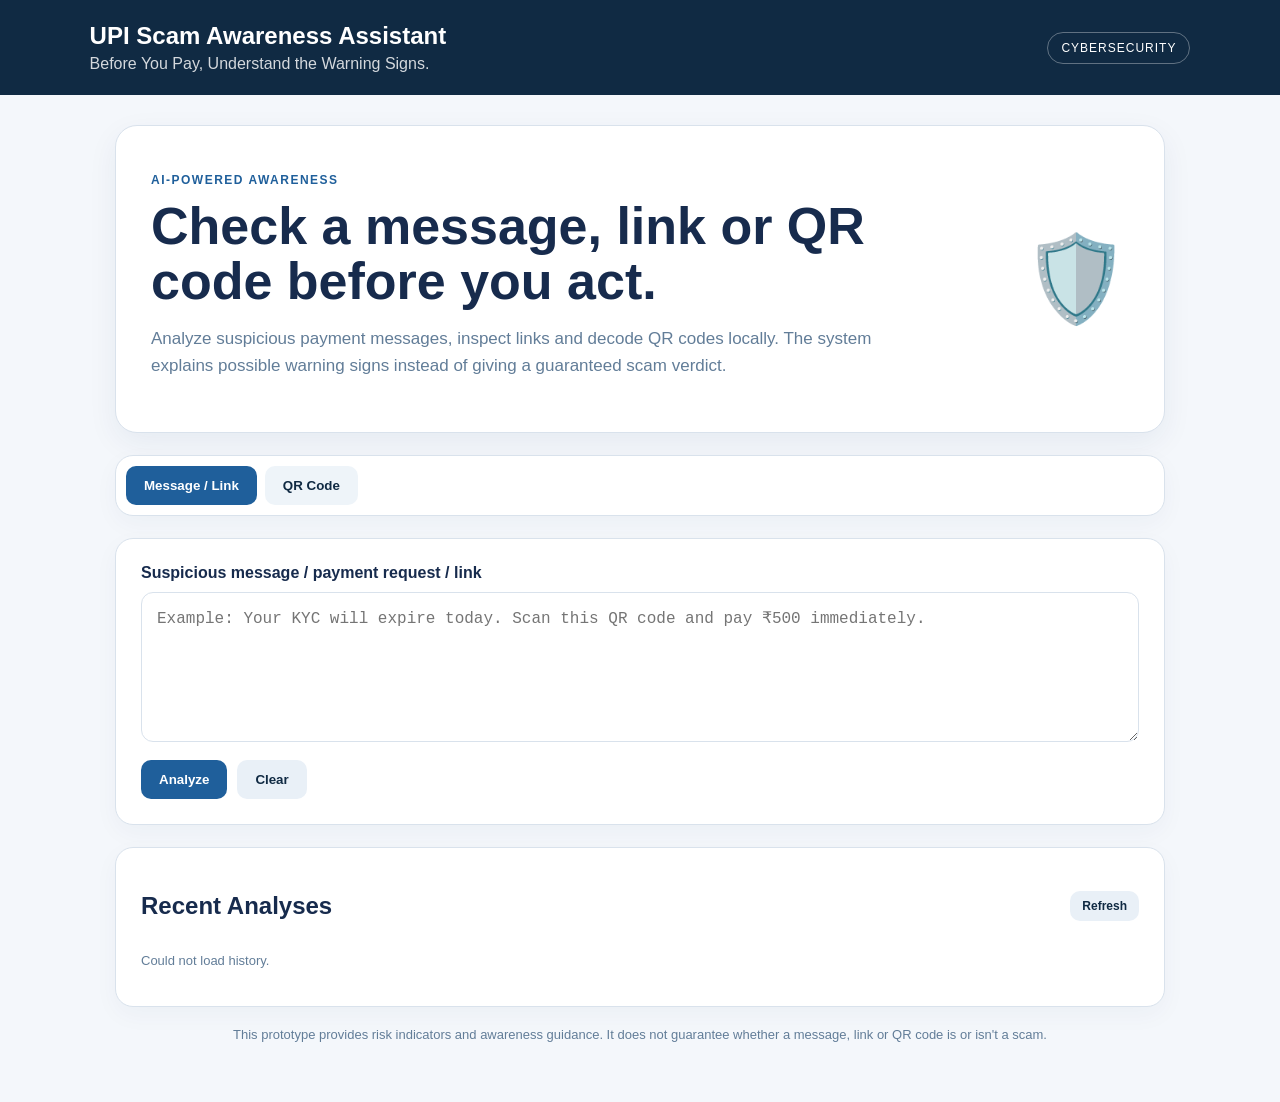
==== templates/index.html @ 0838baac "Add initial HTML structure for UPI Scam Awareness Assistant" ====
<!DOCTYPE html>
<html lang="en">
<head>
  <meta charset="UTF-8">
  <meta name="viewport" content="width=device-width, initial-scale=1.0">
  <title>UPI Scam Awareness Assistant</title>
  <link rel="stylesheet" href="/static/style.css">
</head>
<body>
<header class="topbar">
  <div>
    <div class="brand">UPI Scam Awareness Assistant</div>
    <div class="tagline">Before You Pay, Understand the Warning Signs.</div>
  </div>
  <span class="badge">CYBERSECURITY</span>
</header>

<main class="container">
  <section class="hero">
    <div>
      <p class="eyebrow">AI-POWERED AWARENESS</p>
      <h1>Check a message, link or QR code before you act.</h1>
      <p class="sub">Analyze suspicious payment messages, inspect links and decode QR codes locally. The system explains possible warning signs instead of giving a guaranteed scam verdict.</p>
    </div>
    <div class="shield">🛡️</div>
  </section>

  <section class="tabs card">
    <button class="tab active" onclick="showTab('messageTab', this)">Message / Link</button>
    <button class="tab" onclick="showTab('qrTab', this)">QR Code</button>
  </section>

  <section id="messageTab" class="card">
    <label for="message">Suspicious message / payment request / link</label>
    <textarea id="message" placeholder="Example: Your KYC will expire today. Scan this QR code and pay ₹500 immediately."></textarea>
    <div class="actions">
      <button id="analyzeBtn" onclick="analyze()">Analyze</button>
      <button class="secondary" onclick="clearAll()">Clear</button>
    </div>
  </section>

  <section id="qrTab" class="card hidden">
    <label for="qrImage">Upload a QR code image</label>
    <input id="qrImage" type="file" accept="image/*">
    <p class="muted">The prototype decodes the QR locally. If it contains a UPI URI or URL, it provides additional warning indicators.</p>
    <button id="qrBtn" onclick="analyzeQR()">Analyze QR Code</button>
  </section>

  <section id="result" class="card result hidden"></section>

  <section class="card">
    <div class="section-title">
      <h2>Recent Analyses</h2>
      <button class="small" onclick="loadHistory()">Refresh</button>
    </div>
    <div id="history">Loading...</div>
  </section>

  <p class="disclaimer">This prototype provides risk indicators and awareness guidance. It does not guarantee whether a message, link or QR code is or isn't a scam.</p>
</main>

<script>
function showTab(id, btn) {
  document.getElementById("messageTab").classList.toggle("hidden", id !== "messageTab");
  document.getElementById("qrTab").classList.toggle("hidden", id !== "qrTab");
  document.querySelectorAll(".tab").forEach(x => x.classList.remove("active"));
  btn.classList.add("active");
  document.getElementById("result").classList.add("hidden");
}

async function analyze() {
  const text = document.getElementById("message").value.trim();
  if (!text) { alert("Please enter a message or link first."); return; }
  const btn = document.getElementById("analyzeBtn");
  btn.disabled = true; btn.textContent = "Analyzing...";
  try {
    const response = await fetch("/api/analyze", {
      method: "POST", headers: {"Content-Type":"application/json"},
      body: JSON.stringify({text})
    });
    const data = await response.json();
    if (!response.ok) throw new Error(data.error || "Analysis failed.");
    renderResult(data, false);
    loadHistory();
  } catch(e) { alert(e.message); }
  finally { btn.disabled = false; btn.textContent = "Analyze"; }
}

async function analyzeQR() {
  const file = document.getElementById("qrImage").files[0];
  if (!file) { alert("Please select a QR image."); return; }
  const btn = document.getElementById("qrBtn");
  btn.disabled = true; btn.textContent = "Decoding...";
  const form = new FormData();
  form.append("qr_image", file);
  try {
    const response = await fetch("/api/analyze-qr", {method:"POST", body:form});
    const data = await response.json();
    if (!response.ok) throw new Error(data.error || "QR analysis failed.");
    renderResult(data, true);
    loadHistory();
  } catch(e) { alert(e.message); }
  finally { btn.disabled = false; btn.textContent = "Analyze QR Code"; }
}

function renderResult(data, isQR) {
  const result = document.getElementById("result");
  result.classList.remove("hidden");
  const warnings = (data.warnings || []).length
    ? data.warnings.map(x => `<li>${escapeHtml(x)}</li>`).join("")
    : "<li>No strong message warning indicators detected.</li>";
  const guidance = (data.guidance || []).map(x => `<li>${escapeHtml(x)}</li>`).join("");
  const findings = (data.findings || []).map(x => `<li>${escapeHtml(x)}</li>`).join("");
  const links = (data.links || []).map(x => `
    <div class="link-box">
      <strong>${escapeHtml(x.url)}</strong>
      <span class="pill ${x.risk_level}">${x.risk_level}</span>
      <ul>${x.findings.map(f => `<li>${escapeHtml(f)}</li>`).join("")}</ul>
    </div>`).join("");

  result.innerHTML = `
    <div class="result-head">
      <div><p class="eyebrow">${isQR ? "QR ANALYSIS" : "ANALYSIS RESULT"}</p>
      <h2>${escapeHtml(data.risk_level.toUpperCase())} RISK</h2></div>
      <div class="risk ${data.risk_level}">${Math.round(data.risk_score * 100)}%</div>
    </div>
    ${isQR ? `<div class="decoded"><strong>Decoded QR content:</strong><br>${escapeHtml(data.decoded_text)}</div>` : ""}
    <p class="explanation">${escapeHtml(data.explanation || "")}</p>
    <div class="grid">
      <div><h3>⚠️ Warning Signs</h3><ul>${warnings}</ul></div>
      <div><h3>🛡️ Safety Guidance</h3><ul>${guidance}</ul></div>
    </div>
    ${isQR && findings ? `<div class="qr-findings"><h3>QR Findings</h3><ul>${findings}</ul></div>` : ""}
    ${links ? `<div class="qr-findings"><h3>🔗 Link Analysis</h3>${links}</div>` : ""}
    <p class="model">Analysis ID: ${data.analysis_id || "-"} · Local analysis only</p>
  `;
}

async function loadHistory() {
  const box = document.getElementById("history");
  try {
    const response = await fetch("/api/history");
    const rows = await response.json();
    if (!rows.length) { box.innerHTML = '<p class="muted">No analyses yet.</p>'; return; }
    box.innerHTML = rows.map(r => `
      <div class="history-row">
        <div class="history-text">${escapeHtml(r.input_text)}</div>
        <span class="pill ${r.risk_level}">${escapeHtml(r.risk_level)}</span>
        <small>${escapeHtml(r.input_type)} · ${escapeHtml(r.created_at)}</small>
      </div>`).join("");
  } catch { box.innerHTML = '<p class="muted">Could not load history.</p>'; }
}

function clearAll() {
  document.getElementById("message").value = "";
  document.getElementById("result").classList.add("hidden");
}
function escapeHtml(v) {
  return String(v).replace(/[&<>"']/g, c => ({"&":"&amp;","<":"&lt;",">":"&gt;",'"':"&quot;","'":"&#039;"}[c]));
}
loadHistory();
</script>
</body>
</html>
---- static/style.css ----
:root{--navy:#102a43;--blue:#1f5f9b;--light:#f4f7fb;--border:#d9e2ec;--text:#172b4d;--muted:#627d98}
*{box-sizing:border-box}body{margin:0;font-family:Inter,Segoe UI,Arial,sans-serif;background:var(--light);color:var(--text)}
.topbar{background:var(--navy);color:white;padding:22px 7%;display:flex;justify-content:space-between;align-items:center;gap:20px}
.brand{font-size:24px;font-weight:800}.tagline{margin-top:5px;opacity:.82}.badge{border:1px solid #ffffff55;border-radius:999px;padding:8px 13px;font-size:12px;letter-spacing:1px}
.container{width:min(1050px,92%);margin:30px auto 60px}.hero{background:#fff;border:1px solid var(--border);border-radius:22px;padding:35px;display:flex;justify-content:space-between;align-items:center;gap:30px;box-shadow:0 10px 30px #102a6710}
.eyebrow{color:var(--blue);font-size:12px;font-weight:800;letter-spacing:1.5px}h1{font-size:clamp(30px,5vw,52px);line-height:1.05;margin:10px 0}.sub{max-width:760px;color:var(--muted);font-size:17px;line-height:1.6}.shield{font-size:85px}
.card{margin-top:22px;background:#fff;border:1px solid var(--border);border-radius:18px;padding:25px;box-shadow:0 8px 25px #102a670a}
.tabs{display:flex;gap:8px;padding:10px}.tab{background:#eef4f9;color:var(--navy)}.tab.active{background:var(--blue);color:#fff}
label{display:block;font-weight:800;margin-bottom:10px}textarea{width:100%;min-height:150px;border:1px solid var(--border);border-radius:12px;padding:15px;font-size:16px;resize:vertical;outline:none}textarea:focus{border-color:var(--blue)}
input[type=file]{width:100%;padding:14px;border:1px dashed var(--border);border-radius:12px;background:#f8fafc}.actions{margin-top:14px;display:flex;gap:10px}
button{border:0;border-radius:10px;padding:12px 18px;background:var(--blue);color:#fff;font-weight:800;cursor:pointer}button:disabled{opacity:.6;cursor:wait}button.secondary,button.small{background:#e9f0f7;color:var(--navy)}button.small{padding:8px 12px;font-size:12px}
.hidden{display:none}.result-head,.section-title{display:flex;justify-content:space-between;align-items:center;gap:15px}.result-head h2{margin:0}.risk{padding:15px 18px;border-radius:14px;font-weight:900;font-size:22px}.risk.high,.pill.high{background:#ffe3e3;color:#a61b1b}.risk.medium,.pill.medium{background:#fff1cc;color:#8a5a00}.risk.low,.pill.low{background:#dcfce7;color:#166534}
.explanation{line-height:1.6}.grid{display:grid;grid-template-columns:1fr 1fr;gap:20px}li{margin:9px 0;line-height:1.4}.model,.disclaimer,.muted{color:var(--muted);font-size:13px}
.history-row{display:grid;grid-template-columns:1fr auto auto;gap:15px;align-items:center;padding:13px 0;border-bottom:1px solid var(--border)}.history-text{overflow:hidden;text-overflow:ellipsis;white-space:nowrap}.pill{padding:6px 10px;border-radius:999px;font-size:12px;font-weight:800}
.disclaimer{text-align:center;margin-top:20px}.decoded,.qr-findings,.link-box{margin-top:15px;padding:15px;border:1px solid var(--border);border-radius:12px;background:#f8fafc}.link-box strong{display:block;word-break:break-all;margin-bottom:8px}
@media(max-width:700px){.topbar,.hero{flex-direction:column;align-items:flex-start}.shield{display:none}.grid{grid-template-columns:1fr}.history-row{grid-template-columns:1fr auto}.history-row small{display:none}}
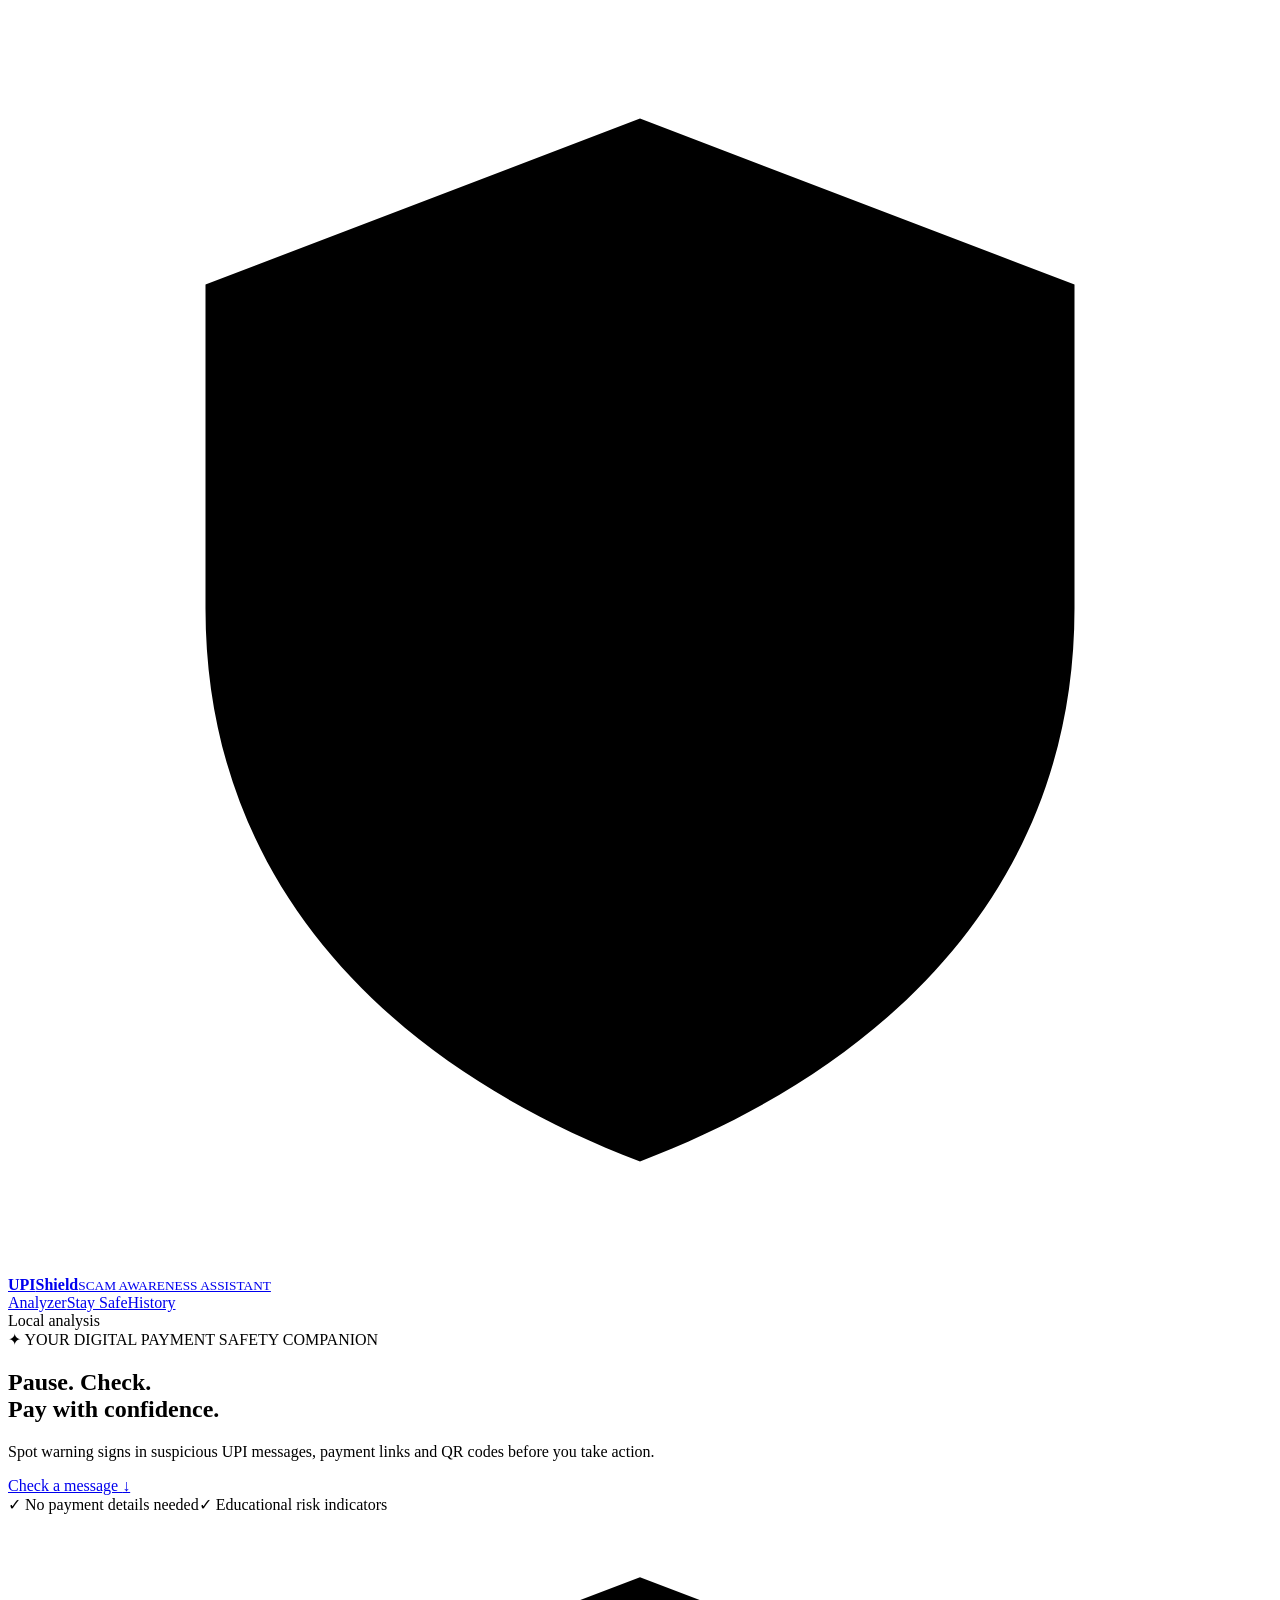
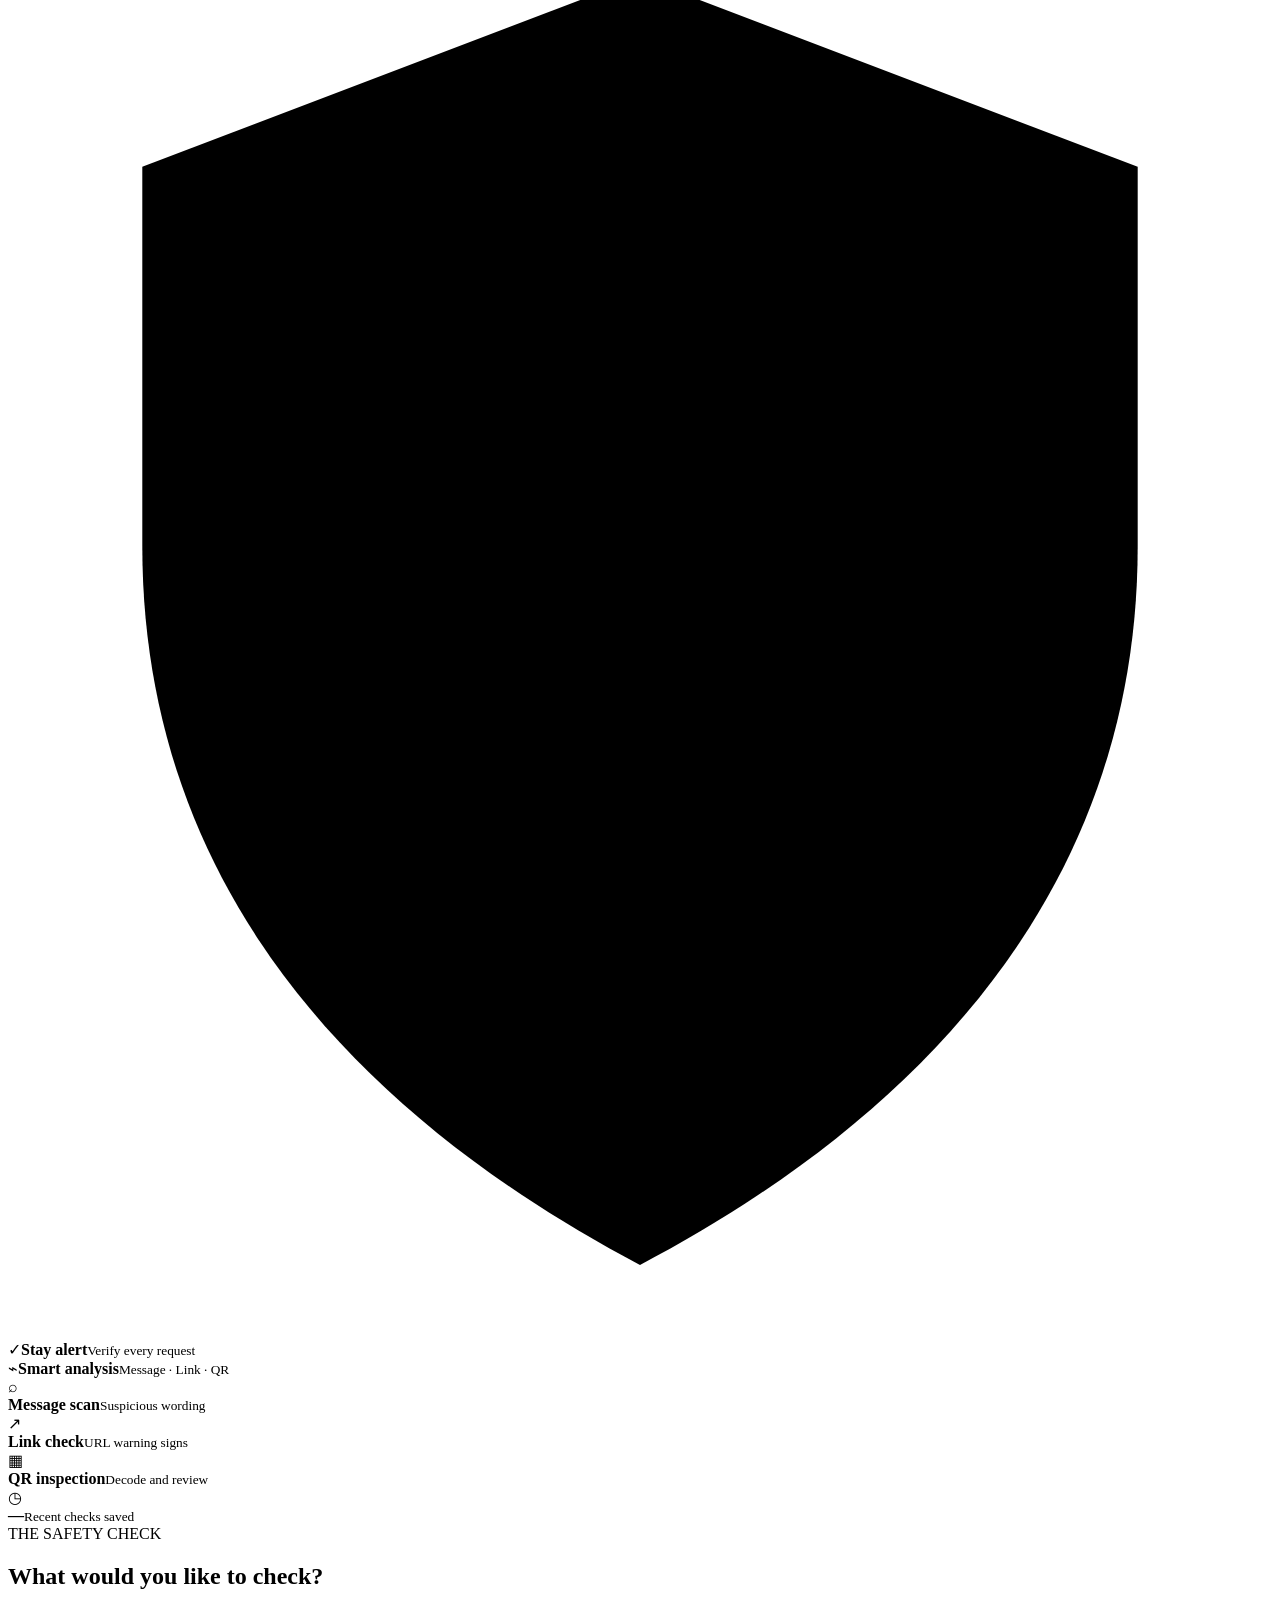
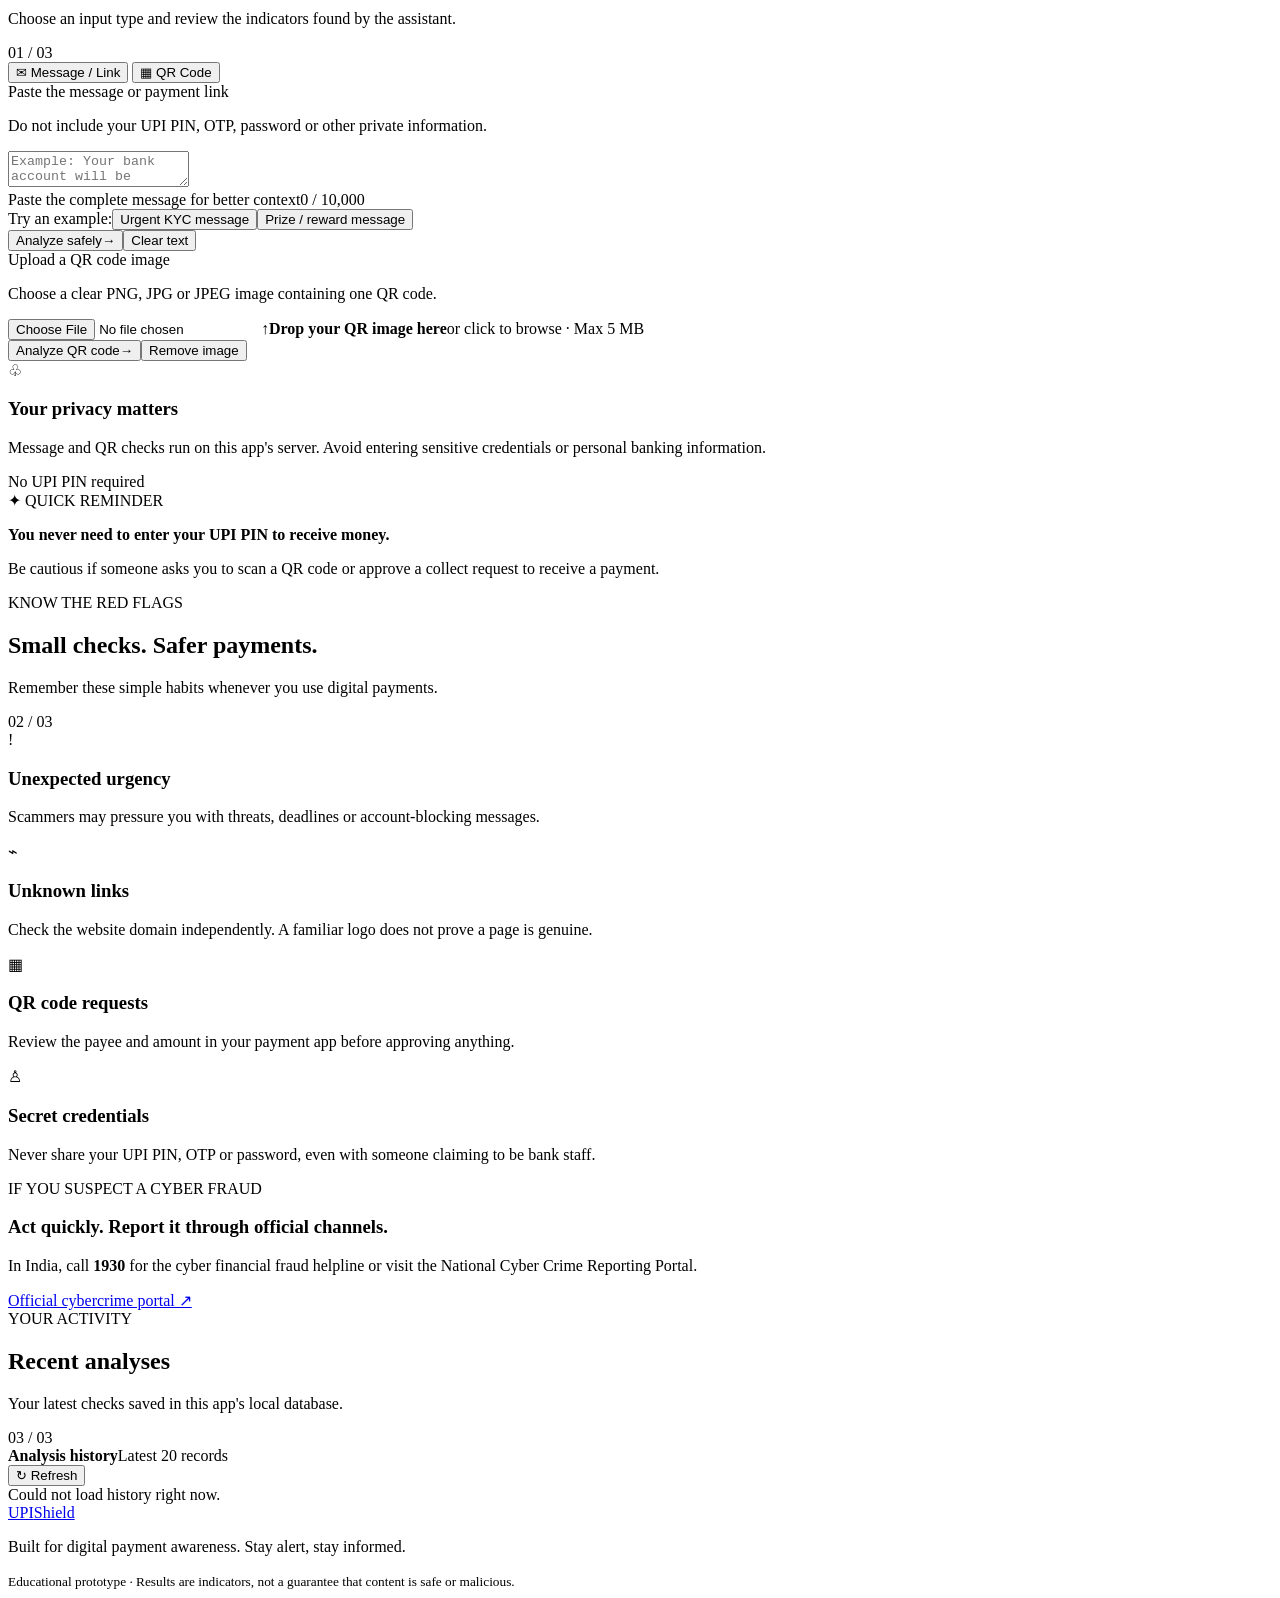
==== commit afd9c666: "Update UPIShield HTML interface" ====
--- a/templates/index.html
+++ b/templates/index.html
@@ -3,161 +3,181 @@
 <head>
   <meta charset="UTF-8">
   <meta name="viewport" content="width=device-width, initial-scale=1.0">
-  <title>UPI Scam Awareness Assistant</title>
-  <link rel="stylesheet" href="/static/style.css">
+  <meta name="theme-color" content="#0b1220">
+  <meta name="description" content="An educational assistant that helps identify warning signs in UPI payment messages, links and QR codes.">
+  <title>UPI Shield | Scam Awareness Assistant</title>
+  <link rel="preconnect" href="https://fonts.googleapis.com">
+  <link rel="preconnect" href="https://fonts.gstatic.com" crossorigin>
+  <link href="https://fonts.googleapis.com/css2?family=DM+Sans:wght@400;500;600;700&family=Manrope:wght@400;500;600;700;800&display=swap" rel="stylesheet">
+  <link rel="stylesheet" href="{{ url_for('static', filename='style.css') }}">
 </head>
 <body>
-<header class="topbar">
-  <div>
-    <div class="brand">UPI Scam Awareness Assistant</div>
-    <div class="tagline">Before You Pay, Understand the Warning Signs.</div>
-  </div>
-  <span class="badge">CYBERSECURITY</span>
-</header>
+  <div class="ambient ambient-one"></div><div class="ambient ambient-two"></div>
+  <header class="topbar">
+    <a class="brand" href="#home" aria-label="UPI Shield home">
+      <span class="brand-mark"> <svg viewBox="0 0 32 32" aria-hidden="true"><path d="M16 2.8 27 7v8.2c0 7-4.7 11.6-11 14-6.3-2.4-11-7-11-14V7l11-4.2Z"/><path d="m10.5 16.2 3.6 3.5 7.6-8"/></svg></span>
+      <span><strong>UPI<span>Shield</span></strong><small>SCAM AWARENESS ASSISTANT</small></span>
+    </a>
+    <nav class="nav-links" aria-label="Main navigation">
+      <a href="#analyzer">Analyzer</a><a href="#learn">Stay Safe</a><a href="#history-section">History</a>
+    </nav>
+    <span class="secure-label"><i></i> Local analysis</span>
+  </header>
 
-<main class="container">
-  <section class="hero">
-    <div>
-      <p class="eyebrow">AI-POWERED AWARENESS</p>
-      <h1>Check a message, link or QR code before you act.</h1>
-      <p class="sub">Analyze suspicious payment messages, inspect links and decode QR codes locally. The system explains possible warning signs instead of giving a guaranteed scam verdict.</p>
-    </div>
-    <div class="shield">🛡️</div>
-  </section>
+  <main id="home" class="page-shell">
+    <section class="hero">
+      <div class="hero-copy">
+        <div class="eyebrow"><span class="sparkle">✦</span> YOUR DIGITAL PAYMENT SAFETY COMPANION</div>
+        <h1>Pause. Check.<br><span>Pay with confidence.</span></h1>
+        <p>Spot warning signs in suspicious UPI messages, payment links and QR codes before you take action.</p>
+        <a class="hero-cta" href="#analyzer">Check a message <span>↓</span></a>
+        <div class="hero-trust"><span>✓ No payment details needed</span><span>✓ Educational risk indicators</span></div>
+      </div>
+      <div class="hero-art" aria-hidden="true">
+        <div class="orbit orbit-a"></div><div class="orbit orbit-b"></div>
+        <div class="shield-glow"><svg viewBox="0 0 160 180"><path class="shield-outline" d="M80 8 143 32v48c0 43-27 72-63 91C44 152 17 123 17 80V32L80 8Z"/><path class="shield-check" d="m49 88 20 20 43-47"/></svg></div>
+        <div class="float-card card-top"><span class="float-icon green">✓</span><span><b>Stay alert</b><small>Verify every request</small></span></div>
+        <div class="float-card card-bottom"><span class="float-icon violet">⌁</span><span><b>Smart analysis</b><small>Message · Link · QR</small></span></div>
+      </div>
+    </section>
 
-  <section class="tabs card">
-    <button class="tab active" onclick="showTab('messageTab', this)">Message / Link</button>
-    <button class="tab" onclick="showTab('qrTab', this)">QR Code</button>
-  </section>
+    <section class="stats-row" aria-label="Project capabilities">
+      <article class="stat-card"><span class="stat-icon">⌕</span><div><strong>Message scan</strong><small>Suspicious wording</small></div></article>
+      <article class="stat-card"><span class="stat-icon">↗</span><div><strong>Link check</strong><small>URL warning signs</small></div></article>
+      <article class="stat-card"><span class="stat-icon">▦</span><div><strong>QR inspection</strong><small>Decode and review</small></div></article>
+      <article class="stat-card"><span class="stat-icon">◷</span><div><strong id="analysisCount">—</strong><small>Recent checks saved</small></div></article>
+    </section>
 
-  <section id="messageTab" class="card">
-    <label for="message">Suspicious message / payment request / link</label>
-    <textarea id="message" placeholder="Example: Your KYC will expire today. Scan this QR code and pay ₹500 immediately."></textarea>
-    <div class="actions">
-      <button id="analyzeBtn" onclick="analyze()">Analyze</button>
-      <button class="secondary" onclick="clearAll()">Clear</button>
-    </div>
-  </section>
+    <section id="analyzer" class="workspace-section">
+      <div class="section-heading"><div><div class="eyebrow">THE SAFETY CHECK</div><h2>What would you like to check?</h2><p>Choose an input type and review the indicators found by the assistant.</p></div><span class="section-step">01 <span>/ 03</span></span></div>
+      <div class="analyzer-layout">
+        <div class="analyzer-main panel">
+          <div class="tabs" role="tablist" aria-label="Analysis type">
+            <button class="tab active" id="messageTabBtn" role="tab" aria-selected="true" aria-controls="messageTab" onclick="showTab('messageTab', this)"><span>✉</span> Message / Link</button>
+            <button class="tab" id="qrTabBtn" role="tab" aria-selected="false" aria-controls="qrTab" onclick="showTab('qrTab', this)"><span>▦</span> QR Code</button>
+          </div>
+          <section id="messageTab" class="tab-panel" role="tabpanel" aria-labelledby="messageTabBtn">
+            <label for="message">Paste the message or payment link</label>
+            <p class="field-hint">Do not include your UPI PIN, OTP, password or other private information.</p>
+            <textarea id="message" maxlength="10000" placeholder="Example: Your bank account will be blocked today. Click this link to complete KYC immediately..."></textarea>
+            <div class="textarea-meta"><span>Paste the complete message for better context</span><span id="charCount">0 / 10,000</span></div>
+            <div class="sample-row"><span>Try an example:</span><button type="button" class="sample-chip" onclick="useSample('urgent')">Urgent KYC message</button><button type="button" class="sample-chip" onclick="useSample('reward')">Prize / reward message</button></div>
+            <div class="form-actions"><button class="primary-btn" id="analyzeBtn" onclick="analyze()"><span>Analyze safely</span><b>→</b></button><button class="text-btn" onclick="clearAll()">Clear text</button></div>
+          </section>
+          <section id="qrTab" class="tab-panel hidden" role="tabpanel" aria-labelledby="qrTabBtn">
+            <label for="qrImage">Upload a QR code image</label>
+            <p class="field-hint">Choose a clear PNG, JPG or JPEG image containing one QR code.</p>
+            <label class="upload-zone" for="qrImage" id="uploadZone"><input id="qrImage" type="file" accept="image/png,image/jpeg,image/jpg,image/webp"><span class="upload-symbol">↑</span><strong id="uploadTitle">Drop your QR image here</strong><span id="uploadSub">or click to browse · Max 5 MB</span></label>
+            <div class="form-actions"><button class="primary-btn" id="qrBtn" onclick="analyzeQR()"><span>Analyze QR code</span><b>→</b></button><button class="text-btn" onclick="clearQR()">Remove image</button></div>
+          </section>
+          <div id="errorMessage" class="inline-error hidden" role="alert"></div>
+        </div>
+        <aside class="side-panel">
+          <div class="side-card privacy-card"><div class="side-card-icon">♧</div><h3>Your privacy matters</h3><p>Message and QR checks run on this app's server. Avoid entering sensitive credentials or personal banking information.</p><span class="mini-status"><i></i> No UPI PIN required</span></div>
+          <div class="side-card reminder-card"><div class="reminder-title"><span>✦</span> QUICK REMINDER</div><p><strong>You never need to enter your UPI PIN to receive money.</strong></p><p>Be cautious if someone asks you to scan a QR code or approve a collect request to receive a payment.</p></div>
+        </aside>
+      </div>
+    </section>
 
-  <section id="qrTab" class="card hidden">
-    <label for="qrImage">Upload a QR code image</label>
-    <input id="qrImage" type="file" accept="image/*">
-    <p class="muted">The prototype decodes the QR locally. If it contains a UPI URI or URL, it provides additional warning indicators.</p>
-    <button id="qrBtn" onclick="analyzeQR()">Analyze QR Code</button>
-  </section>
+    <section id="result" class="panel result-panel hidden" aria-live="polite"></section>
 
-  <section id="result" class="card result hidden"></section>
+    <section id="learn" class="learn-section">
+      <div class="section-heading"><div><div class="eyebrow">KNOW THE RED FLAGS</div><h2>Small checks. Safer payments.</h2><p>Remember these simple habits whenever you use digital payments.</p></div><span class="section-step">02 <span>/ 03</span></span></div>
+      <div class="safety-grid">
+        <article class="safety-card"><span class="safety-icon red-icon">!</span><h3>Unexpected urgency</h3><p>Scammers may pressure you with threats, deadlines or account-blocking messages.</p></article>
+        <article class="safety-card"><span class="safety-icon blue-icon">⌁</span><h3>Unknown links</h3><p>Check the website domain independently. A familiar logo does not prove a page is genuine.</p></article>
+        <article class="safety-card"><span class="safety-icon purple-icon">▦</span><h3>QR code requests</h3><p>Review the payee and amount in your payment app before approving anything.</p></article>
+        <article class="safety-card"><span class="safety-icon green-icon">♙</span><h3>Secret credentials</h3><p>Never share your UPI PIN, OTP or password, even with someone claiming to be bank staff.</p></article>
+      </div>
+      <div class="help-banner"><div><span class="eyebrow">IF YOU SUSPECT A CYBER FRAUD</span><h3>Act quickly. Report it through official channels.</h3><p>In India, call <strong>1930</strong> for the cyber financial fraud helpline or visit the National Cyber Crime Reporting Portal.</p></div><a href="https://cybercrime.gov.in/" target="_blank" rel="noopener noreferrer">Official cybercrime portal ↗</a></div>
+    </section>
 
-  <section class="card">
-    <div class="section-title">
-      <h2>Recent Analyses</h2>
-      <button class="small" onclick="loadHistory()">Refresh</button>
-    </div>
-    <div id="history">Loading...</div>
-  </section>
+    <section id="history-section" class="history-section">
+      <div class="section-heading"><div><div class="eyebrow">YOUR ACTIVITY</div><h2>Recent analyses</h2><p>Your latest checks saved in this app's local database.</p></div><span class="section-step">03 <span>/ 03</span></span></div>
+      <div class="panel history-panel"><div class="history-toolbar"><div><strong>Analysis history</strong><span>Latest 20 records</span></div><button class="refresh-btn" onclick="loadHistory()">↻ Refresh</button></div><div id="history" class="history-list"><div class="history-empty">Loading your recent checks...</div></div></div>
+    </section>
 
-  <p class="disclaimer">This prototype provides risk indicators and awareness guidance. It does not guarantee whether a message, link or QR code is or isn't a scam.</p>
-</main>
+    <footer class="footer"><a class="footer-brand" href="#home">UPI<span>Shield</span></a><p>Built for digital payment awareness. Stay alert, stay informed.</p><small>Educational prototype · Results are indicators, not a guarantee that content is safe or malicious.</small></footer>
+  </main>
 
 <script>
+const samples = {
+  urgent: 'URGENT: Your bank account will be blocked today. Complete KYC immediately using this link: http://example.com/kyc-update',
+  reward: 'Congratulations! You have won a cash reward. Pay a small processing fee now to claim your prize. Share your OTP to verify.'
+};
 function showTab(id, btn) {
-  document.getElementById("messageTab").classList.toggle("hidden", id !== "messageTab");
-  document.getElementById("qrTab").classList.toggle("hidden", id !== "qrTab");
-  document.querySelectorAll(".tab").forEach(x => x.classList.remove("active"));
-  btn.classList.add("active");
-  document.getElementById("result").classList.add("hidden");
+  document.getElementById('messageTab').classList.toggle('hidden', id !== 'messageTab');
+  document.getElementById('qrTab').classList.toggle('hidden', id !== 'qrTab');
+  document.querySelectorAll('.tab').forEach(x => { x.classList.remove('active'); x.setAttribute('aria-selected', 'false'); });
+  btn.classList.add('active'); btn.setAttribute('aria-selected', 'true');
+  hideError();
 }
-
+function useSample(key) { const box = document.getElementById('message'); box.value = samples[key]; updateCharCount(); box.focus(); }
+function updateCharCount() { const box = document.getElementById('message'); document.getElementById('charCount').textContent = `${box.value.length.toLocaleString()} / 10,000`; }
+document.getElementById('message').addEventListener('input', updateCharCount);
+function showError(message) { const box = document.getElementById('errorMessage'); box.textContent = message; box.classList.remove('hidden'); }
+function hideError() { document.getElementById('errorMessage').classList.add('hidden'); }
+function setLoading(button, loading, label) { button.disabled = loading; button.querySelector('span').textContent = loading ? label : button.dataset.label; }
+document.getElementById('analyzeBtn').dataset.label = 'Analyze safely';
+document.getElementById('qrBtn').dataset.label = 'Analyze QR code';
 async function analyze() {
-  const text = document.getElementById("message").value.trim();
-  if (!text) { alert("Please enter a message or link first."); return; }
-  const btn = document.getElementById("analyzeBtn");
-  btn.disabled = true; btn.textContent = "Analyzing...";
+  const text = document.getElementById('message').value.trim();
+  hideError();
+  if (!text) { showError('Please paste a message or link before starting the analysis.'); return; }
+  const btn = document.getElementById('analyzeBtn'); setLoading(btn, true, 'Analyzing...');
   try {
-    const response = await fetch("/api/analyze", {
-      method: "POST", headers: {"Content-Type":"application/json"},
-      body: JSON.stringify({text})
-    });
-    const data = await response.json();
-    if (!response.ok) throw new Error(data.error || "Analysis failed.");
-    renderResult(data, false);
-    loadHistory();
-  } catch(e) { alert(e.message); }
-  finally { btn.disabled = false; btn.textContent = "Analyze"; }
+    const response = await fetch('/api/analyze', { method: 'POST', headers: {'Content-Type':'application/json'}, body: JSON.stringify({text}) });
+    const data = await response.json(); if (!response.ok) throw new Error(data.error || 'Analysis failed. Please try again.');
+    renderResult(data, false); loadHistory();
+  } catch (e) { showError(e.message || 'Could not connect to the analysis service.'); }
+  finally { setLoading(btn, false); }
 }
-
 async function analyzeQR() {
-  const file = document.getElementById("qrImage").files[0];
-  if (!file) { alert("Please select a QR image."); return; }
-  const btn = document.getElementById("qrBtn");
-  btn.disabled = true; btn.textContent = "Decoding...";
-  const form = new FormData();
-  form.append("qr_image", file);
+  const file = document.getElementById('qrImage').files[0]; hideError();
+  if (!file) { showError('Please choose a QR code image first.'); return; }
+  if (file.size > 5 * 1024 * 1024) { showError('The image is larger than 5 MB. Please choose a smaller image.'); return; }
+  const btn = document.getElementById('qrBtn'); setLoading(btn, true, 'Reading QR...');
+  const form = new FormData(); form.append('qr_image', file);
   try {
-    const response = await fetch("/api/analyze-qr", {method:"POST", body:form});
-    const data = await response.json();
-    if (!response.ok) throw new Error(data.error || "QR analysis failed.");
-    renderResult(data, true);
-    loadHistory();
-  } catch(e) { alert(e.message); }
-  finally { btn.disabled = false; btn.textContent = "Analyze QR Code"; }
+    const response = await fetch('/api/analyze-qr', {method:'POST', body:form});
+    const data = await response.json(); if (!response.ok) throw new Error(data.error || 'QR analysis failed.');
+    renderResult(data, true); loadHistory();
+  } catch (e) { showError(e.message || 'Could not analyze this QR image.'); }
+  finally { setLoading(btn, false); }
 }
-
+function riskLabel(level) { return ({high:'High risk indicators',medium:'Some warning signs',low:'Fewer warning signs'})[level] || 'Review required'; }
 function renderResult(data, isQR) {
-  const result = document.getElementById("result");
-  result.classList.remove("hidden");
-  const warnings = (data.warnings || []).length
-    ? data.warnings.map(x => `<li>${escapeHtml(x)}</li>`).join("")
-    : "<li>No strong message warning indicators detected.</li>";
-  const guidance = (data.guidance || []).map(x => `<li>${escapeHtml(x)}</li>`).join("");
-  const findings = (data.findings || []).map(x => `<li>${escapeHtml(x)}</li>`).join("");
-  const links = (data.links || []).map(x => `
-    <div class="link-box">
-      <strong>${escapeHtml(x.url)}</strong>
-      <span class="pill ${x.risk_level}">${x.risk_level}</span>
-      <ul>${x.findings.map(f => `<li>${escapeHtml(f)}</li>`).join("")}</ul>
-    </div>`).join("");
-
-  result.innerHTML = `
-    <div class="result-head">
-      <div><p class="eyebrow">${isQR ? "QR ANALYSIS" : "ANALYSIS RESULT"}</p>
-      <h2>${escapeHtml(data.risk_level.toUpperCase())} RISK</h2></div>
-      <div class="risk ${data.risk_level}">${Math.round(data.risk_score * 100)}%</div>
-    </div>
-    ${isQR ? `<div class="decoded"><strong>Decoded QR content:</strong><br>${escapeHtml(data.decoded_text)}</div>` : ""}
-    <p class="explanation">${escapeHtml(data.explanation || "")}</p>
-    <div class="grid">
-      <div><h3>⚠️ Warning Signs</h3><ul>${warnings}</ul></div>
-      <div><h3>🛡️ Safety Guidance</h3><ul>${guidance}</ul></div>
-    </div>
-    ${isQR && findings ? `<div class="qr-findings"><h3>QR Findings</h3><ul>${findings}</ul></div>` : ""}
-    ${links ? `<div class="qr-findings"><h3>🔗 Link Analysis</h3>${links}</div>` : ""}
-    <p class="model">Analysis ID: ${data.analysis_id || "-"} · Local analysis only</p>
-  `;
+  const result = document.getElementById('result'); result.classList.remove('hidden');
+  const level = ['low','medium','high'].includes(data.risk_level) ? data.risk_level : 'medium';
+  const warnings = (data.warnings || []).length ? data.warnings.map(x => `<li>${escapeHtml(x)}</li>`).join('') : '<li>No strong message warning indicators were detected.</li>';
+  const guidance = (data.guidance || []).map(x => `<li>${escapeHtml(x)}</li>`).join('');
+  const findings = (data.findings || []).map(x => `<li>${escapeHtml(x)}</li>`).join('');
+  const links = (data.links || []).map(x => `<div class="link-result"><div class="link-result-head"><strong>${escapeHtml(x.domain || x.url)}</strong><span class="risk-pill ${escapeHtml(x.risk_level)}">${escapeHtml(x.risk_level)} risk</span></div><p>${escapeHtml(x.url)}</p><ul>${(x.findings || []).map(f => `<li>${escapeHtml(f)}</li>`).join('')}</ul></div>`).join('');
+  const score = Math.max(0, Math.min(100, Math.round(Number(data.risk_score || 0) * 100)));
+  result.innerHTML = `<div class="result-topline"><div><div class="eyebrow">${isQR ? 'QR CODE ANALYSIS' : 'MESSAGE ANALYSIS'}</div><h2>Analysis complete</h2><p>${escapeHtml(data.explanation || 'Review the findings and safety guidance below.')}</p></div><span class="result-check">✓</span></div>
+    <div class="risk-summary ${level}"><div><span class="risk-kicker">ASSESSMENT</span><h3>${escapeHtml(riskLabel(level))}</h3><p>This is a rule/model-based indicator, not a probability or a final verdict.</p></div><div class="score-ring" style="--score:${score}%"><div><strong>${score}</strong><small>indicator</small></div></div></div>
+    ${isQR ? `<div class="decoded-box"><strong>Decoded QR content</strong><p>${escapeHtml(data.decoded_text || '')}</p></div>` : ''}
+    <div class="result-columns"><div class="result-detail"><h3><span class="detail-dot warning-dot"></span> Warning signs</h3><ul>${warnings}</ul>${isQR && findings ? `<h3 class="sub-detail-title">QR findings</h3><ul>${findings}</ul>` : ''}</div><div class="result-detail"><h3><span class="detail-dot safe-dot"></span> What to do next</h3><ul>${guidance || '<li>Verify the request independently before taking action.</li><li>Never share your UPI PIN or OTP.</li>'}</ul></div></div>
+    ${links ? `<div class="link-analysis"><h3>Link inspection</h3>${links}</div>` : ''}<div class="result-foot"><span>Analysis ID: ${escapeHtml(data.analysis_id || '-')}</span><span>Local model + warning-sign rules</span></div>`;
+  result.scrollIntoView({behavior:'smooth', block:'start'});
 }
-
 async function loadHistory() {
-  const box = document.getElementById("history");
+  const box = document.getElementById('history');
   try {
-    const response = await fetch("/api/history");
-    const rows = await response.json();
-    if (!rows.length) { box.innerHTML = '<p class="muted">No analyses yet.</p>'; return; }
-    box.innerHTML = rows.map(r => `
-      <div class="history-row">
-        <div class="history-text">${escapeHtml(r.input_text)}</div>
-        <span class="pill ${r.risk_level}">${escapeHtml(r.risk_level)}</span>
-        <small>${escapeHtml(r.input_type)} · ${escapeHtml(r.created_at)}</small>
-      </div>`).join("");
-  } catch { box.innerHTML = '<p class="muted">Could not load history.</p>'; }
+    const response = await fetch('/api/history'); if (!response.ok) throw new Error('History unavailable');
+    const rows = await response.json(); document.getElementById('analysisCount').textContent = rows.length.toString().padStart(2, '0');
+    if (!rows.length) { box.innerHTML = '<div class="history-empty">No analyses yet. Your completed checks will appear here.</div>'; return; }
+    box.innerHTML = rows.map(r => `<article class="history-row"><span class="history-type">${r.input_type === 'qr_request' ? '▦' : '✉'}</span><div class="history-content"><strong>${escapeHtml(r.input_text)}</strong><small>${escapeHtml(r.input_type.replace('_',' '))} · ${escapeHtml(r.created_at)}</small></div><span class="risk-pill ${escapeHtml(r.risk_level)}">${escapeHtml(r.risk_level)}</span></article>`).join('');
+  } catch { document.getElementById('analysisCount').textContent = '—'; box.innerHTML = '<div class="history-empty">Could not load history right now.</div>'; }
 }
-
-function clearAll() {
-  document.getElementById("message").value = "";
-  document.getElementById("result").classList.add("hidden");
-}
-function escapeHtml(v) {
-  return String(v).replace(/[&<>"']/g, c => ({"&":"&amp;","<":"&lt;",">":"&gt;",'"':"&quot;","'":"&#039;"}[c]));
-}
+function clearAll() { document.getElementById('message').value = ''; updateCharCount(); hideError(); document.getElementById('result').classList.add('hidden'); }
+function clearQR() { document.getElementById('qrImage').value = ''; document.getElementById('uploadTitle').textContent = 'Drop your QR image here'; document.getElementById('uploadSub').textContent = 'or click to browse · Max 5 MB'; hideError(); }
+function escapeHtml(v) { return String(v).replace(/[&<>"']/g, c => ({'&':'&amp;','<':'&lt;','>':'&gt;','"':'&quot;',"'":'&#039;'}[c])); }
+document.getElementById('qrImage').addEventListener('change', function() { const file = this.files[0]; if (file) { document.getElementById('uploadTitle').textContent = file.name; document.getElementById('uploadSub').textContent = `${(file.size / 1024 / 1024).toFixed(2)} MB · Ready to analyze`; } });
+const uploadZone = document.getElementById('uploadZone');
+['dragenter','dragover'].forEach(name => uploadZone.addEventListener(name, e => { e.preventDefault(); uploadZone.classList.add('dragging'); }));
+['dragleave','drop'].forEach(name => uploadZone.addEventListener(name, e => { e.preventDefault(); uploadZone.classList.remove('dragging'); }));
+uploadZone.addEventListener('drop', e => { const file = e.dataTransfer.files[0]; if (file && file.type.startsWith('image/')) { const input = document.getElementById('qrImage'); const transfer = new DataTransfer(); transfer.items.add(file); input.files = transfer.files; input.dispatchEvent(new Event('change')); } });
 loadHistory();
 </script>
 </body>
